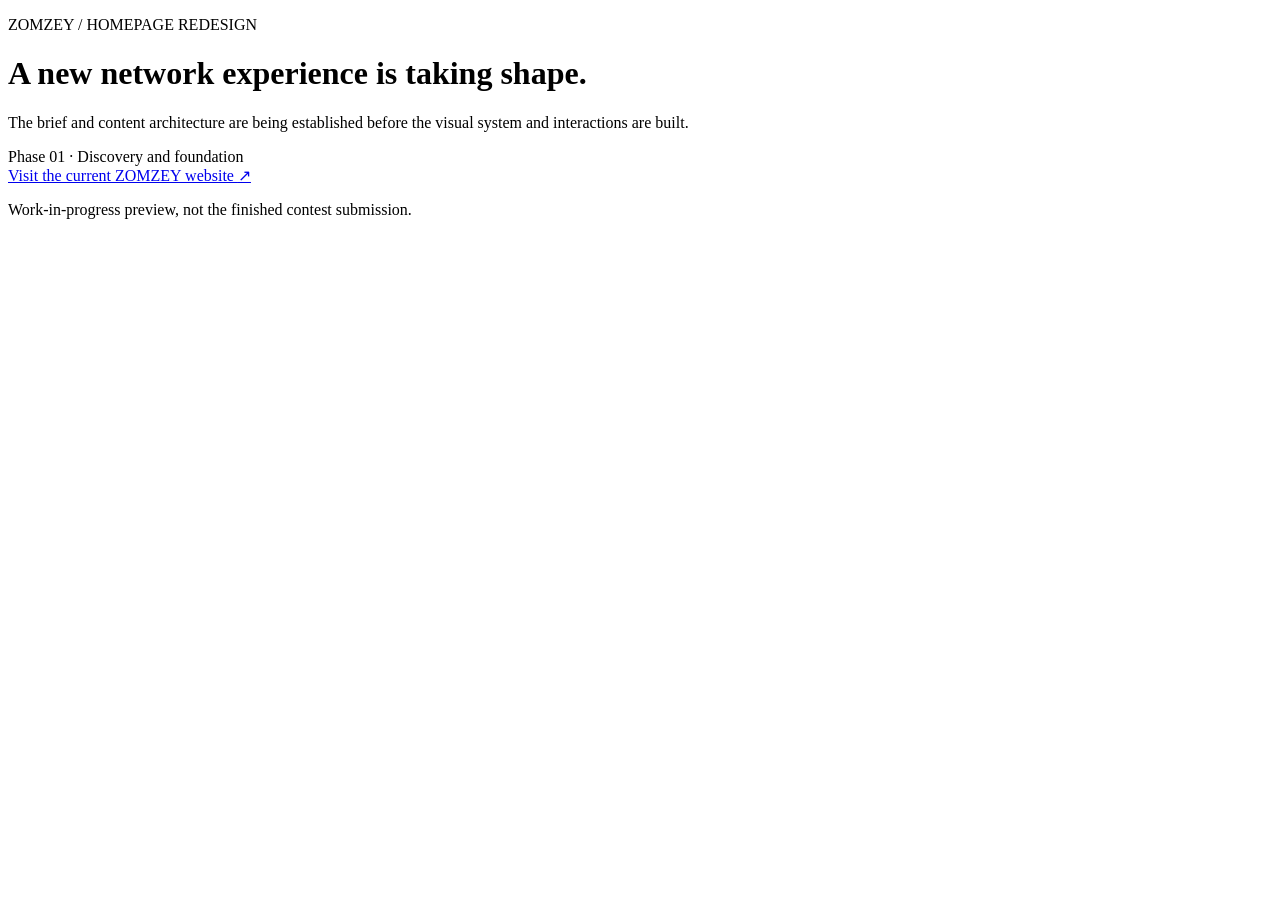
==== index.html @ 6b023d94 "feat: add initial project preview scaffold" ====
<!doctype html>
<html lang="en">
<head>
  <meta charset="utf-8">
  <meta name="viewport" content="width=device-width, initial-scale=1">
  <meta name="robots" content="noindex, nofollow">
  <meta name="theme-color" content="#191622">
  <title>ZOMZEY Redesign — Work in Progress</title>
  <meta name="description" content="A work-in-progress concept build for the ZOMZEY homepage redesign.">
  <link rel="stylesheet" href="./css/tokens.css">
  <link rel="stylesheet" href="./css/base.css">
  <link rel="stylesheet" href="./css/layout.css">
  <link rel="stylesheet" href="./css/components.css">
  <link rel="stylesheet" href="./css/sections.css">
  <link rel="stylesheet" href="./css/responsive.css">
  <link rel="stylesheet" href="./css/motion.css">
  <script type="module" src="./js/main.js"></script>
</head>
<body>
  <main class="project-status site-container">
    <p class="eyebrow">ZOMZEY / HOMEPAGE REDESIGN</p>
    <div class="dot-mark" aria-hidden="true"></div>
    <h1>A new network experience is taking shape.</h1>
    <p class="status-copy">The brief and content architecture are being established before the visual system and interactions are built.</p>
    <div class="status-line" role="status">
      <span class="status-indicator" aria-hidden="true"></span>
      <span>Phase 01 · Discovery and foundation</span>
    </div>
    <a class="text-link" href="https://zomzey.io/" target="_blank" rel="noreferrer">Visit the current ZOMZEY website <span aria-hidden="true">↗</span></a>
    <p class="project-note">Work-in-progress preview, not the finished contest submission.</p>
  </main>
</body>
</html>
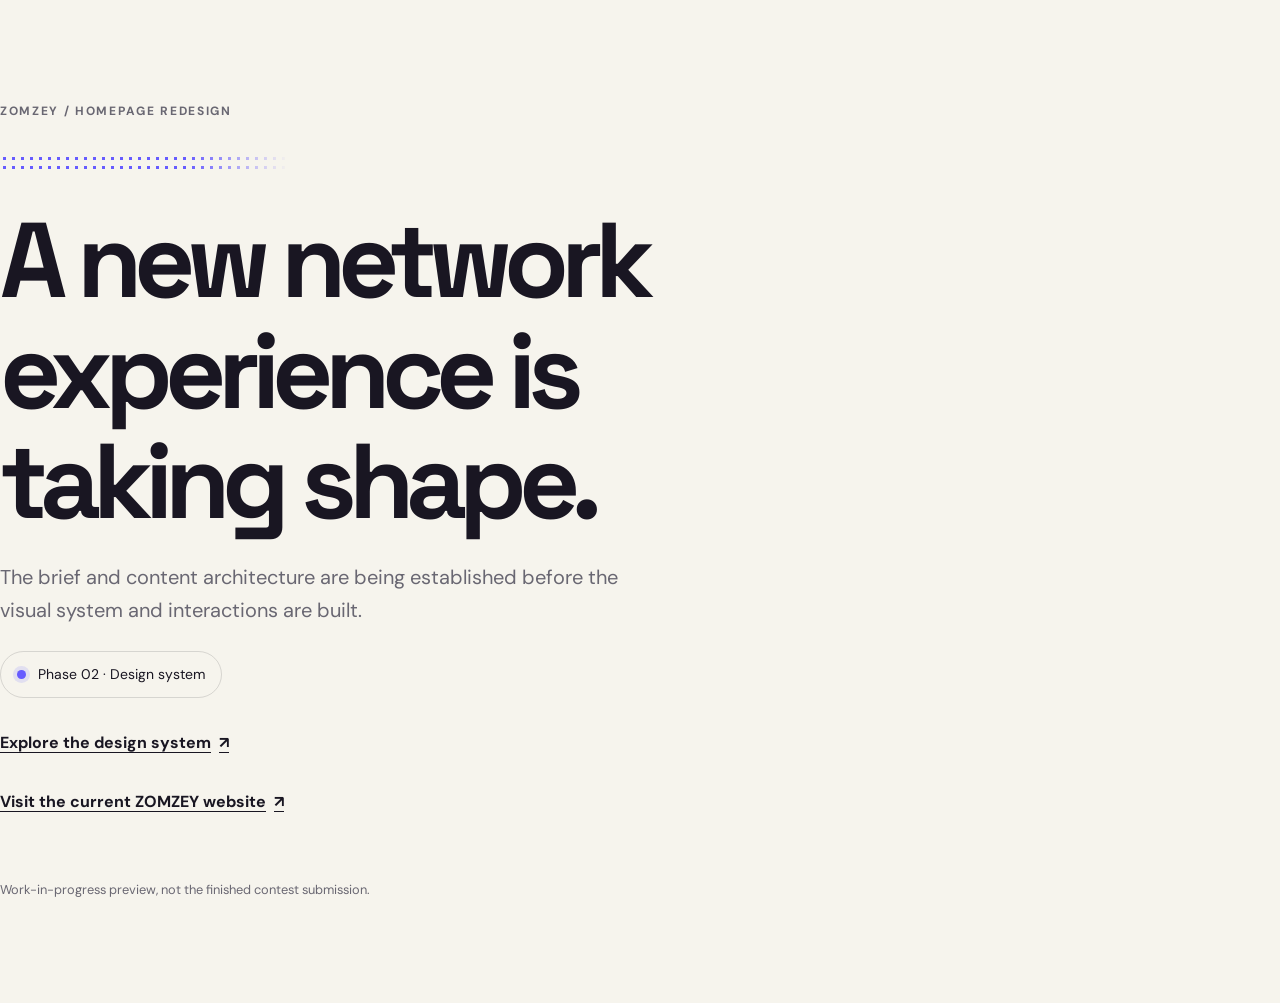
==== commit f5ccfa43: "feat(design-system): establish Signal Network visual foundations (CP2)" ====
--- a/index.html
+++ b/index.html
@@ -7,6 +7,9 @@
   <meta name="theme-color" content="#191622">
   <title>ZOMZEY Redesign — Work in Progress</title>
   <meta name="description" content="A work-in-progress concept build for the ZOMZEY homepage redesign.">
+  <link rel="preconnect" href="https://fonts.googleapis.com">
+  <link rel="preconnect" href="https://fonts.gstatic.com" crossorigin>
+  <link href="https://fonts.googleapis.com/css2?family=DM+Sans:wght@400;500;600;700&family=Space+Grotesk:wght@400;500;600;700&display=swap" rel="stylesheet">
   <link rel="stylesheet" href="./css/tokens.css">
   <link rel="stylesheet" href="./css/base.css">
   <link rel="stylesheet" href="./css/layout.css">
@@ -24,8 +27,9 @@
     <p class="status-copy">The brief and content architecture are being established before the visual system and interactions are built.</p>
     <div class="status-line" role="status">
       <span class="status-indicator" aria-hidden="true"></span>
-      <span>Phase 01 · Discovery and foundation</span>
+      <span>Phase 02 · Design system</span>
     </div>
+    <a class="text-link" href="./style-guide.html">Explore the design system <span aria-hidden="true">↗</span></a>
     <a class="text-link" href="https://zomzey.io/" target="_blank" rel="noreferrer">Visit the current ZOMZEY website <span aria-hidden="true">↗</span></a>
     <p class="project-note">Work-in-progress preview, not the finished contest submission.</p>
   </main>
--- a/css/tokens.css
+++ b/css/tokens.css
@@ -0,0 +1,102 @@
+/* CP2 · Signal Network design tokens.
+   Provisional palette: validate against official brand assets before final delivery. */
+:root {
+  color-scheme: light;
+
+  /* Brand palette */
+  --color-ink: #191622;
+  --color-lime: #d6ff3f;
+  --color-cobalt: #665bff;
+  --color-paper: #f6f4ed;
+  --color-coral: #ff7557;
+  --color-white: #ffffff;
+
+  /* Semantic colors */
+  --color-text: var(--color-ink);
+  --color-text-muted: #696772;
+  --color-text-inverse: var(--color-paper);
+  --color-bg: var(--color-paper);
+  --color-surface: var(--color-white);
+  --color-surface-dark: var(--color-ink);
+  --color-action: var(--color-lime);
+  --color-action-text: var(--color-ink);
+  --color-border: rgb(25 22 34 / 14%);
+  --color-border-strong: rgb(25 22 34 / 28%);
+  --color-focus: var(--color-cobalt);
+
+  /* Typography: hosted free webfonts with system fallbacks */
+  --font-display: "Space Grotesk", "Arial", sans-serif;
+  --font-sans: "DM Sans", "Helvetica Neue", Arial, sans-serif;
+  --font-mono: "SFMono-Regular", Consolas, "Liberation Mono", monospace;
+
+  --type-display: clamp(3.5rem, 8.5vw, 7.5rem);
+  --type-h1: clamp(3rem, 6vw, 5.5rem);
+  --type-h2: clamp(2.25rem, 4.3vw, 4rem);
+  --type-h3: clamp(1.5rem, 2.8vw, 2.25rem);
+  --type-h4: clamp(1.125rem, 1.7vw, 1.375rem);
+  --type-lead: clamp(1.125rem, 1.8vw, 1.375rem);
+  --type-body: 1rem;
+  --type-small: 0.875rem;
+  --type-label: 0.75rem;
+
+  --leading-display: 0.92;
+  --leading-heading: 1.04;
+  --leading-body: 1.65;
+  --leading-tight: 1.25;
+  --tracking-display: -0.075em;
+  --tracking-heading: -0.045em;
+  --tracking-label: 0.13em;
+  --measure-copy: 62ch;
+
+  /* Spacing scale: 4px base */
+  --space-0: 0;
+  --space-1: 0.25rem;
+  --space-2: 0.5rem;
+  --space-3: 0.75rem;
+  --space-4: 1rem;
+  --space-5: 1.25rem;
+  --space-6: 1.5rem;
+  --space-8: 2rem;
+  --space-10: 2.5rem;
+  --space-12: 3rem;
+  --space-16: 4rem;
+  --space-20: 5rem;
+  --space-24: 6rem;
+  --space-32: 8rem;
+  --section-space: clamp(4.5rem, 9vw, 9rem);
+
+  /* Layout */
+  --container-content: 72rem;
+  --container-wide: 88rem;
+  --page-gutter: clamp(1.25rem, 5vw, 4.5rem);
+  --grid-columns: 12;
+  --grid-gap: clamp(0.75rem, 2vw, 1.5rem);
+
+  /* Shape */
+  --radius-xs: 0.375rem;
+  --radius-sm: 0.625rem;
+  --radius-md: 1rem;
+  --radius-lg: 1.5rem;
+  --radius-xl: 2rem;
+  --radius-pill: 999px;
+
+  /* Elevation */
+  --shadow-soft: 0 1rem 3rem rgb(25 22 34 / 8%);
+  --shadow-lift: 0 1.25rem 3rem rgb(25 22 34 / 14%);
+  --shadow-focus: 0 0 0 3px rgb(102 91 255 / 25%);
+
+  /* Motion */
+  --motion-instant: 100ms;
+  --motion-fast: 160ms;
+  --motion-base: 260ms;
+  --motion-slow: 480ms;
+  --ease-standard: cubic-bezier(0.2, 0.7, 0.2, 1);
+  --ease-emphasis: cubic-bezier(0.16, 1, 0.3, 1);
+
+  /* Layering */
+  --z-base: 0;
+  --z-sticky: 10;
+  --z-menu: 20;
+  --z-overlay: 30;
+  --z-modal: 40;
+}
--- a/css/base.css
+++ b/css/base.css
@@ -0,0 +1,105 @@
+/* Global reset, accessible defaults, and typography foundation. */
+*,
+*::before,
+*::after {
+  box-sizing: border-box;
+}
+
+html {
+  min-width: 320px;
+  scroll-behavior: smooth;
+  background: var(--color-bg);
+  scroll-padding-top: var(--space-8);
+}
+
+body {
+  margin: 0;
+  min-width: 320px;
+  color: var(--color-text);
+  background: var(--color-bg);
+  font-family: var(--font-sans);
+  font-size: var(--type-body);
+  line-height: var(--leading-body);
+  -webkit-font-smoothing: antialiased;
+  text-rendering: optimizeLegibility;
+}
+
+a {
+  color: inherit;
+  text-underline-offset: 0.22em;
+}
+
+a:focus-visible,
+button:focus-visible,
+input:focus-visible,
+select:focus-visible,
+textarea:focus-visible,
+[tabindex]:focus-visible {
+  outline: 3px solid var(--color-focus);
+  outline-offset: 4px;
+}
+
+img,
+svg,
+video {
+  display: block;
+  max-width: 100%;
+}
+
+button,
+input,
+select,
+textarea {
+  font: inherit;
+}
+
+button,
+a {
+  -webkit-tap-highlight-color: transparent;
+}
+
+::selection {
+  color: var(--color-ink);
+  background: var(--color-lime);
+}
+
+h1,
+h2,
+h3,
+h4,
+p {
+  margin-top: 0;
+}
+
+h1,
+h2,
+h3,
+h4 {
+  font-family: var(--font-display);
+  font-weight: 650;
+  line-height: var(--leading-heading);
+  letter-spacing: var(--tracking-heading);
+}
+
+h1 { font-size: var(--type-h1); }
+h2 { font-size: var(--type-h2); }
+h3 { font-size: var(--type-h3); }
+h4 { font-size: var(--type-h4); }
+
+p {
+  max-width: var(--measure-copy);
+}
+
+small {
+  font-size: var(--type-small);
+}
+
+:where(button, input, select, textarea) {
+  color: inherit;
+}
+
+@media (prefers-reduced-motion: reduce) {
+  html {
+    scroll-behavior: auto;
+  }
+}
--- a/css/layout.css
+++ b/css/layout.css
@@ -0,0 +1,14 @@
+/* Shared layout primitives; section-specific compositions belong in sections.css. */
+.site-container {
+  width: min(100% - (var(--page-gutter) * 2), var(--container-max));
+  margin-inline: auto;
+}
+
+.project-status {
+  position: relative;
+  display: grid;
+  align-content: center;
+  justify-items: start;
+  min-height: 100svh;
+  padding-block: clamp(3rem, 8vw, 7rem);
+}
--- a/css/components.css
+++ b/css/components.css
@@ -0,0 +1,48 @@
+/* Shared components. Add a component here when it is reused across sections. */
+.eyebrow {
+  margin-bottom: var(--space-8);
+  color: var(--color-text-muted);
+  font-size: 0.75rem;
+  font-weight: 700;
+  letter-spacing: 0.14em;
+  text-transform: uppercase;
+}
+
+.status-line {
+  display: inline-flex;
+  align-items: center;
+  gap: var(--space-3);
+  margin-top: var(--space-6);
+  padding: 0.7rem 1rem;
+  border: 1px solid var(--color-border);
+  border-radius: var(--radius-pill);
+  font-size: 0.875rem;
+}
+
+.status-indicator {
+  width: 0.55rem;
+  aspect-ratio: 1;
+  flex: 0 0 auto;
+  border-radius: 50%;
+  background: var(--color-cobalt);
+  box-shadow: 0 0 0 0.25rem rgb(102 91 255 / 14%);
+}
+
+.text-link {
+  display: inline-flex;
+  align-items: center;
+  gap: var(--space-2);
+  margin-top: var(--space-8);
+  font-weight: 700;
+  text-decoration-thickness: 1px;
+  text-underline-offset: 0.25em;
+  transition: color var(--motion-fast) var(--ease-standard);
+}
+
+.text-link:hover { color: #5144e8; }
+
+.project-note {
+  margin: var(--space-16) 0 0;
+  color: var(--color-text-muted);
+  font-size: 0.8rem;
+}
--- a/css/sections.css
+++ b/css/sections.css
@@ -0,0 +1,25 @@
+/* Page and section compositions. Scope section selectors to their own section. */
+.project-status h1 {
+  max-width: 12ch;
+  margin-bottom: var(--space-6);
+  font-family: var(--font-display);
+  font-size: clamp(3rem, 8.3vw, 7.25rem);
+  font-weight: 750;
+  letter-spacing: -0.075em;
+}
+
+.status-copy {
+  max-width: 42rem;
+  margin-bottom: 0;
+  color: var(--color-text-muted);
+  font-size: clamp(1.05rem, 2vw, 1.25rem);
+}
+
+.dot-mark {
+  width: min(100%, 18rem);
+  height: 1.2rem;
+  margin-bottom: var(--space-8);
+  background-image: radial-gradient(circle, var(--color-cobalt) 1.7px, transparent 2px);
+  background-size: 9px 9px;
+  mask-image: linear-gradient(90deg, #000 0%, #000 65%, transparent 100%);
+}
--- a/css/responsive.css
+++ b/css/responsive.css
@@ -0,0 +1,9 @@
+/* Responsive rules. Add breakpoints when validated by actual layouts. */
+@media (max-width: 600px) {
+  .project-status h1 {
+    max-width: 10ch;
+    font-size: clamp(2.8rem, 15vw, 4.5rem);
+  }
+
+  .project-note { margin-top: var(--space-12); }
+}
--- a/css/motion.css
+++ b/css/motion.css
@@ -0,0 +1,22 @@
+/* Motion should clarify state and respect user preferences. */
+@media (prefers-reduced-motion: no-preference) {
+  .dot-mark {
+    animation: signal-drift 12s linear infinite alternate;
+  }
+}
+
+@keyframes signal-drift {
+  from { background-position: 0 0; }
+  to { background-position: 36px 0; }
+}
+
+@media (prefers-reduced-motion: reduce) {
+  *,
+  *::before,
+  *::after {
+    scroll-behavior: auto !important;
+    animation-duration: 0.01ms !important;
+    animation-iteration-count: 1 !important;
+    transition-duration: 0.01ms !important;
+  }
+}
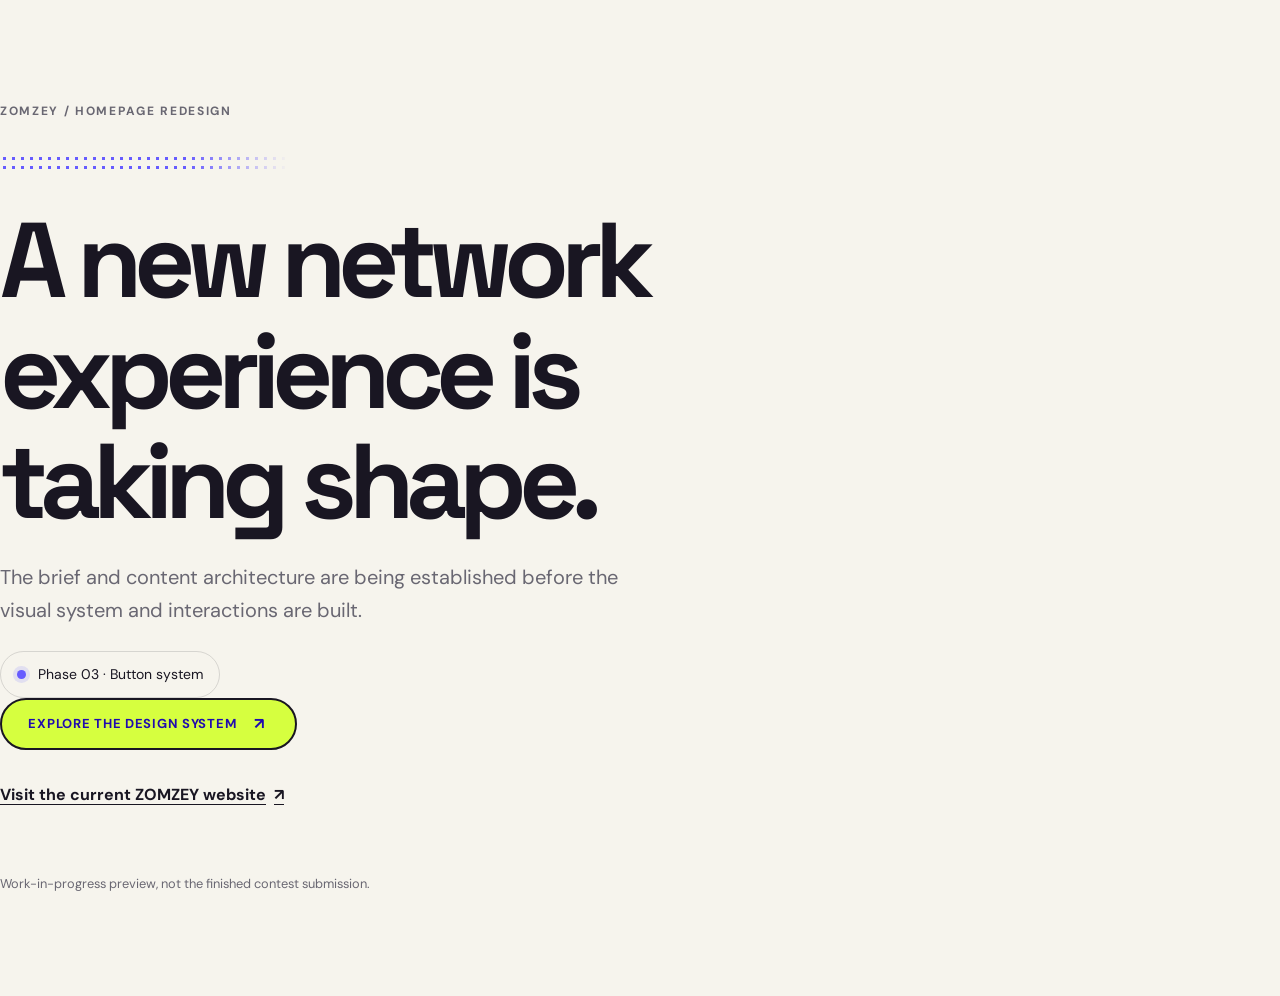
==== commit 5548ce3f: "feat(buttons): add Signal Network button system (CP3)" ====
--- a/index.html
+++ b/index.html
@@ -27,9 +27,9 @@
     <p class="status-copy">The brief and content architecture are being established before the visual system and interactions are built.</p>
     <div class="status-line" role="status">
       <span class="status-indicator" aria-hidden="true"></span>
-      <span>Phase 02 · Design system</span>
+      <span>Phase 03 · Button system</span>
     </div>
-    <a class="text-link" href="./style-guide.html">Explore the design system <span aria-hidden="true">↗</span></a>
+    <a class="btn btn--primary" href="./style-guide.html"><span class="btn__label">Explore the design system</span><span class="btn__icon" aria-hidden="true">↗</span></a>
     <a class="text-link" href="https://zomzey.io/" target="_blank" rel="noreferrer">Visit the current ZOMZEY website <span aria-hidden="true">↗</span></a>
     <p class="project-note">Work-in-progress preview, not the finished contest submission.</p>
   </main>
--- a/css/components.css
+++ b/css/components.css
@@ -46,3 +46,208 @@
   color: var(--color-text-muted);
   font-size: 0.8rem;
 }
+
+/* CP3 · Reusable buttons.
+   Pattern-wipe interaction adapted from the user-provided btn-12 reference. */
+.btn,
+.btn * {
+  box-sizing: border-box;
+}
+
+.btn {
+  --btn-wipe-color: var(--color-ink);
+  --btn-border-hover: var(--color-lime);
+  --btn-before-start: 100%;
+  --btn-after-start: -100%;
+
+  position: relative;
+  isolation: isolate;
+  display: inline-flex;
+  min-height: 3.25rem;
+  align-items: center;
+  justify-content: center;
+  gap: 0.8rem;
+  overflow: hidden;
+  padding: 0.8rem 1.65rem;
+  border: 2px solid var(--color-ink);
+  border-radius: var(--radius-pill);
+  background: var(--color-lime);
+  color: var(--color-paper);
+  font-family: var(--font-sans);
+  font-size: 0.8125rem;
+  font-weight: 700;
+  letter-spacing: 0.055em;
+  line-height: 1.15;
+  text-align: center;
+  text-decoration: none;
+  text-transform: uppercase;
+  cursor: pointer;
+  vertical-align: middle;
+  -webkit-tap-highlight-color: transparent;
+  transition:
+    transform var(--motion-fast) var(--ease-standard),
+    border-color var(--motion-fast) var(--ease-standard),
+    box-shadow var(--motion-fast) var(--ease-standard);
+}
+
+.btn::before,
+.btn::after {
+  position: absolute;
+  z-index: 0;
+  inset: 0;
+  background-image: linear-gradient(
+    90deg,
+    var(--btn-wipe-color) 25%,
+    transparent 0,
+    transparent 50%,
+    var(--btn-wipe-color) 0,
+    var(--btn-wipe-color) 75%,
+    transparent 0
+  );
+  content: "";
+  pointer-events: none;
+  transform: translateY(var(--btn-before-start));
+  transition: transform 220ms var(--ease-standard);
+}
+
+.btn::after {
+  background-image: linear-gradient(
+    90deg,
+    transparent 0,
+    transparent 25%,
+    var(--btn-wipe-color) 0,
+    var(--btn-wipe-color) 50%,
+    transparent 0,
+    transparent 75%,
+    var(--btn-wipe-color) 0
+  );
+  transform: translateY(var(--btn-after-start));
+}
+
+.btn__label,
+.btn__icon {
+  position: relative;
+  z-index: 1;
+  color: var(--color-paper);
+  mix-blend-mode: difference;
+}
+
+.btn__icon {
+  display: inline-grid;
+  width: 1.25rem;
+  aspect-ratio: 1;
+  flex: 0 0 auto;
+  place-items: center;
+  font-size: 1rem;
+  line-height: 1;
+  transition: transform var(--motion-fast) var(--ease-standard);
+}
+
+.btn:hover {
+  border-color: var(--btn-border-hover);
+  box-shadow: var(--shadow-soft);
+  transform: translateY(-2px);
+}
+
+.btn:hover::before,
+.btn:hover::after {
+  transform: translateY(0);
+}
+
+.btn:hover .btn__icon {
+  transform: translate(2px, -2px);
+}
+
+.btn:active {
+  box-shadow: none;
+  transform: translateY(0) scale(0.985);
+}
+
+.btn:active .btn__icon {
+  transform: translate(0, 0);
+}
+
+.btn--primary {
+  background: var(--color-lime);
+  border-color: var(--color-ink);
+  --btn-border-hover: var(--color-lime);
+}
+
+.btn--secondary {
+  background: var(--color-paper);
+  border-color: var(--color-paper);
+  --btn-border-hover: var(--color-cobalt);
+}
+
+.btn--secondary .btn__label,
+.btn--secondary .btn__icon {
+  color: var(--color-paper);
+}
+
+.btn--text {
+  min-height: 2.75rem;
+  padding: 0.65rem 0.25rem;
+  border-color: transparent;
+  background: transparent;
+  color: var(--color-paper);
+  text-transform: none;
+  letter-spacing: 0;
+  --btn-wipe-color: transparent;
+  --btn-border-hover: transparent;
+  box-shadow: none;
+}
+
+.btn--text::before,
+.btn--text::after {
+  display: none;
+}
+
+.btn--text .btn__label,
+.btn--text .btn__icon {
+  color: currentColor;
+  mix-blend-mode: normal;
+}
+
+.btn--text:hover {
+  color: var(--color-lime);
+  box-shadow: none;
+}
+
+.btn--text:hover .btn__icon {
+  transform: translate(2px, -2px);
+}
+
+.btn:disabled,
+.btn[aria-disabled="true"] {
+  opacity: 0.45;
+  cursor: not-allowed;
+  pointer-events: none;
+  box-shadow: none;
+  transform: none;
+}
+
+.btn:disabled::before,
+.btn:disabled::after,
+.btn[aria-disabled="true"]::before,
+.btn[aria-disabled="true"]::after {
+  display: none;
+}
+
+@media (prefers-reduced-motion: reduce) {
+  .btn,
+  .btn::before,
+  .btn::after,
+  .btn__icon {
+    transition: none;
+  }
+
+  .btn:hover,
+  .btn:active {
+    transform: none;
+  }
+
+  .btn:hover .btn__icon,
+  .btn:active .btn__icon {
+    transform: none;
+  }
+}
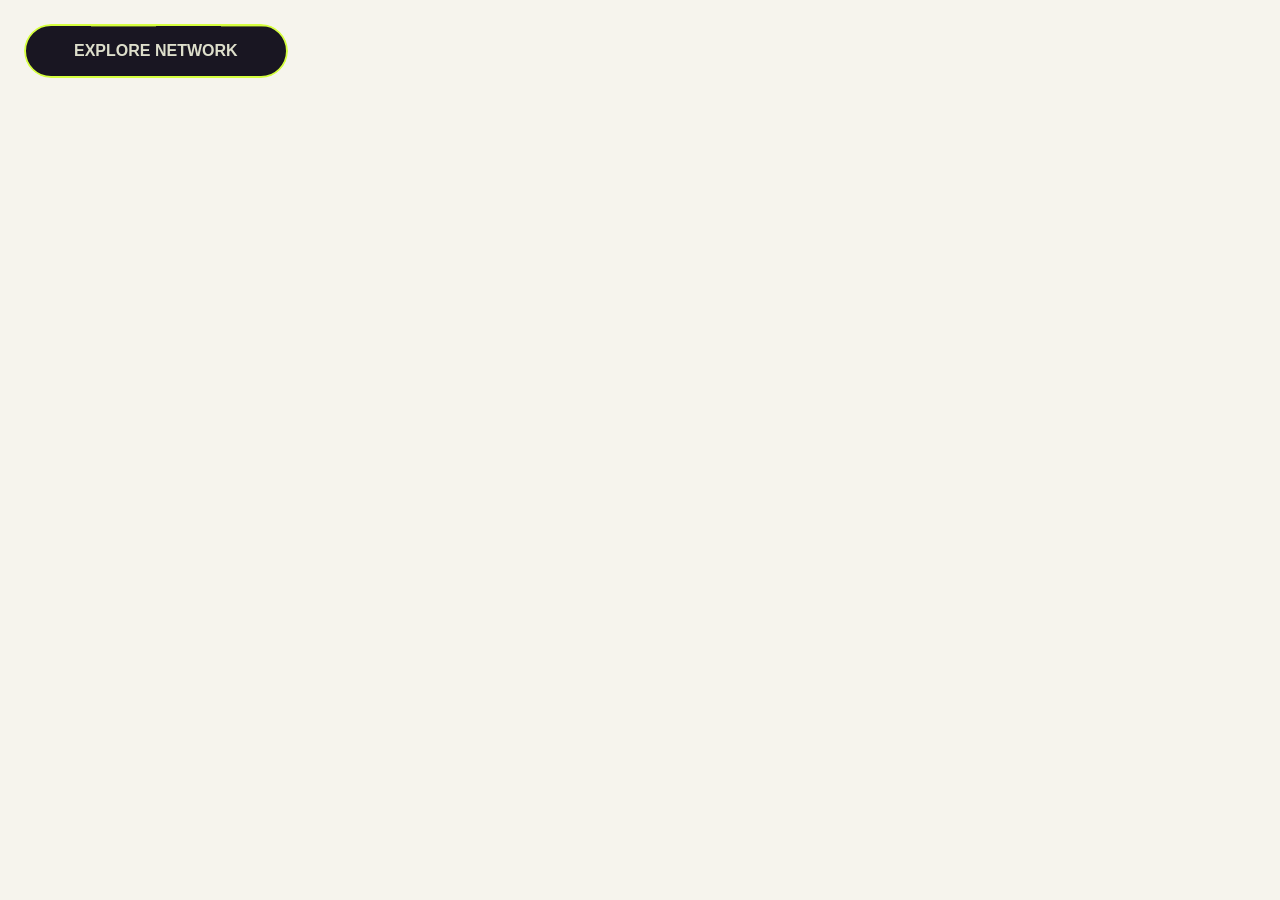
==== commit fb77c694: "refactor(library): reset preview to standalone themed btn-12 component" ====
--- a/index.html
+++ b/index.html
@@ -3,35 +3,18 @@
 <head>
   <meta charset="utf-8">
   <meta name="viewport" content="width=device-width, initial-scale=1">
-  <meta name="robots" content="noindex, nofollow">
   <meta name="theme-color" content="#191622">
-  <title>ZOMZEY Redesign — Work in Progress</title>
-  <meta name="description" content="A work-in-progress concept build for the ZOMZEY homepage redesign.">
-  <link rel="preconnect" href="https://fonts.googleapis.com">
-  <link rel="preconnect" href="https://fonts.gstatic.com" crossorigin>
-  <link href="https://fonts.googleapis.com/css2?family=DM+Sans:wght@400;500;600;700&family=Space+Grotesk:wght@400;500;600;700&display=swap" rel="stylesheet">
+  <title>ZOMZEY UI Library — Button 12</title>
+  <meta name="description" content="A component library for the ZOMZEY redesign, starting with one animated primary button.">
   <link rel="stylesheet" href="./css/tokens.css">
   <link rel="stylesheet" href="./css/base.css">
-  <link rel="stylesheet" href="./css/layout.css">
   <link rel="stylesheet" href="./css/components.css">
-  <link rel="stylesheet" href="./css/sections.css">
-  <link rel="stylesheet" href="./css/responsive.css">
-  <link rel="stylesheet" href="./css/motion.css">
-  <script type="module" src="./js/main.js"></script>
 </head>
 <body>
-  <main class="project-status site-container">
-    <p class="eyebrow">ZOMZEY / HOMEPAGE REDESIGN</p>
-    <div class="dot-mark" aria-hidden="true"></div>
-    <h1>A new network experience is taking shape.</h1>
-    <p class="status-copy">The brief and content architecture are being established before the visual system and interactions are built.</p>
-    <div class="status-line" role="status">
-      <span class="status-indicator" aria-hidden="true"></span>
-      <span>Phase 03 · Button system</span>
-    </div>
-    <a class="btn btn--primary" href="./style-guide.html"><span class="btn__label">Explore the design system</span><span class="btn__icon" aria-hidden="true">↗</span></a>
-    <a class="text-link" href="https://zomzey.io/" target="_blank" rel="noreferrer">Visit the current ZOMZEY website <span aria-hidden="true">↗</span></a>
-    <p class="project-note">Work-in-progress preview, not the finished contest submission.</p>
+  <main class="library-stage">
+    <button class="btn-12" type="button">
+      <span>Explore Network</span>
+    </button>
   </main>
 </body>
 </html>
--- a/css/tokens.css
+++ b/css/tokens.css
@@ -1,9 +1,7 @@
-/* CP2 · Signal Network design tokens.
-   Provisional palette: validate against official brand assets before final delivery. */
+/* Provisional Signal Network design tokens. Validate brand colors before final delivery. */
 :root {
   color-scheme: light;
 
-  /* Brand palette */
   --color-ink: #191622;
   --color-lime: #d6ff3f;
   --color-cobalt: #665bff;
@@ -11,92 +9,24 @@
   --color-coral: #ff7557;
   --color-white: #ffffff;
 
-  /* Semantic colors */
   --color-text: var(--color-ink);
-  --color-text-muted: #696772;
-  --color-text-inverse: var(--color-paper);
   --color-bg: var(--color-paper);
-  --color-surface: var(--color-white);
-  --color-surface-dark: var(--color-ink);
-  --color-action: var(--color-lime);
-  --color-action-text: var(--color-ink);
-  --color-border: rgb(25 22 34 / 14%);
-  --color-border-strong: rgb(25 22 34 / 28%);
   --color-focus: var(--color-cobalt);
 
-  /* Typography: hosted free webfonts with system fallbacks */
-  --font-display: "Space Grotesk", "Arial", sans-serif;
-  --font-sans: "DM Sans", "Helvetica Neue", Arial, sans-serif;
-  --font-mono: "SFMono-Regular", Consolas, "Liberation Mono", monospace;
+  --font-sans: "DM Sans", "Helvetica Neue", Helvetica, Arial, sans-serif;
 
-  --type-display: clamp(3.5rem, 8.5vw, 7.5rem);
-  --type-h1: clamp(3rem, 6vw, 5.5rem);
-  --type-h2: clamp(2.25rem, 4.3vw, 4rem);
-  --type-h3: clamp(1.5rem, 2.8vw, 2.25rem);
-  --type-h4: clamp(1.125rem, 1.7vw, 1.375rem);
-  --type-lead: clamp(1.125rem, 1.8vw, 1.375rem);
-  --type-body: 1rem;
-  --type-small: 0.875rem;
-  --type-label: 0.75rem;
-
-  --leading-display: 0.92;
-  --leading-heading: 1.04;
-  --leading-body: 1.65;
-  --leading-tight: 1.25;
-  --tracking-display: -0.075em;
-  --tracking-heading: -0.045em;
-  --tracking-label: 0.13em;
-  --measure-copy: 62ch;
-
-  /* Spacing scale: 4px base */
-  --space-0: 0;
   --space-1: 0.25rem;
   --space-2: 0.5rem;
   --space-3: 0.75rem;
   --space-4: 1rem;
-  --space-5: 1.25rem;
   --space-6: 1.5rem;
   --space-8: 2rem;
-  --space-10: 2.5rem;
-  --space-12: 3rem;
-  --space-16: 4rem;
-  --space-20: 5rem;
-  --space-24: 6rem;
-  --space-32: 8rem;
-  --section-space: clamp(4.5rem, 9vw, 9rem);
 
-  /* Layout */
-  --container-content: 72rem;
-  --container-wide: 88rem;
-  --page-gutter: clamp(1.25rem, 5vw, 4.5rem);
-  --grid-columns: 12;
-  --grid-gap: clamp(0.75rem, 2vw, 1.5rem);
-
-  /* Shape */
-  --radius-xs: 0.375rem;
   --radius-sm: 0.625rem;
   --radius-md: 1rem;
-  --radius-lg: 1.5rem;
-  --radius-xl: 2rem;
-  --radius-pill: 999px;
+  --radius-pill: 999rem;
 
-  /* Elevation */
-  --shadow-soft: 0 1rem 3rem rgb(25 22 34 / 8%);
-  --shadow-lift: 0 1.25rem 3rem rgb(25 22 34 / 14%);
-  --shadow-focus: 0 0 0 3px rgb(102 91 255 / 25%);
-
-  /* Motion */
-  --motion-instant: 100ms;
   --motion-fast: 160ms;
-  --motion-base: 260ms;
-  --motion-slow: 480ms;
+  --motion-base: 220ms;
   --ease-standard: cubic-bezier(0.2, 0.7, 0.2, 1);
-  --ease-emphasis: cubic-bezier(0.16, 1, 0.3, 1);
-
-  /* Layering */
-  --z-base: 0;
-  --z-sticky: 10;
-  --z-menu: 20;
-  --z-overlay: 30;
-  --z-modal: 40;
 }
--- a/css/base.css
+++ b/css/base.css
@@ -1,4 +1,4 @@
-/* Global reset, accessible defaults, and typography foundation. */
+/* Minimal global reset and accessible browser defaults. */
 *,
 *::before,
 *::after {
@@ -7,46 +7,23 @@
 
 html {
   min-width: 320px;
-  scroll-behavior: smooth;
+  min-height: 100%;
   background: var(--color-bg);
-  scroll-padding-top: var(--space-8);
 }
 
 body {
+  min-width: 320px;
+  min-height: 100vh;
   margin: 0;
-  min-width: 320px;
+  background: var(--color-bg);
   color: var(--color-text);
-  background: var(--color-bg);
   font-family: var(--font-sans);
-  font-size: var(--type-body);
-  line-height: var(--leading-body);
   -webkit-font-smoothing: antialiased;
   text-rendering: optimizeLegibility;
 }
 
-a {
-  color: inherit;
-  text-underline-offset: 0.22em;
-}
-
-a:focus-visible,
-button:focus-visible,
-input:focus-visible,
-select:focus-visible,
-textarea:focus-visible,
-[tabindex]:focus-visible {
-  outline: 3px solid var(--color-focus);
-  outline-offset: 4px;
-}
-
-img,
-svg,
-video {
-  display: block;
-  max-width: 100%;
-}
-
 button,
+a,
 input,
 select,
 textarea {
@@ -58,48 +35,19 @@
   -webkit-tap-highlight-color: transparent;
 }
 
-::selection {
-  color: var(--color-ink);
-  background: var(--color-lime);
-}
-
-h1,
-h2,
-h3,
-h4,
-p {
-  margin-top: 0;
-}
-
-h1,
-h2,
-h3,
-h4 {
-  font-family: var(--font-display);
-  font-weight: 650;
-  line-height: var(--leading-heading);
-  letter-spacing: var(--tracking-heading);
-}
-
-h1 { font-size: var(--type-h1); }
-h2 { font-size: var(--type-h2); }
-h3 { font-size: var(--type-h3); }
-h4 { font-size: var(--type-h4); }
-
-p {
-  max-width: var(--measure-copy);
-}
-
-small {
-  font-size: var(--type-small);
-}
-
-:where(button, input, select, textarea) {
-  color: inherit;
+button:focus-visible,
+a:focus-visible {
+  outline: 3px solid var(--color-focus);
+  outline-offset: 5px;
 }
 
 @media (prefers-reduced-motion: reduce) {
-  html {
-    scroll-behavior: auto;
+  *,
+  *::before,
+  *::after {
+    scroll-behavior: auto !important;
+    animation-duration: 0.01ms !important;
+    animation-iteration-count: 1 !important;
+    transition-duration: 0.01ms !important;
   }
 }
--- a/css/components.css
+++ b/css/components.css
@@ -1,253 +1,119 @@
-/* Shared components. Add a component here when it is reused across sections. */
-.eyebrow {
-  margin-bottom: var(--space-8);
-  color: var(--color-text-muted);
-  font-size: 0.75rem;
-  font-weight: 700;
-  letter-spacing: 0.14em;
-  text-transform: uppercase;
+/* Component library · Button 12
+   Adapted from the Uiverse.io snippet supplied for this project.
+   Theme mapping: Ink base + Lime wipe, with the original stripe motion preserved. */
+
+.library-stage {
+  min-height: 100vh;
+  min-height: 100svh;
+  padding: 24px;
 }
 
-.status-line {
-  display: inline-flex;
-  align-items: center;
-  gap: var(--space-3);
-  margin-top: var(--space-6);
-  padding: 0.7rem 1rem;
-  border: 1px solid var(--color-border);
-  border-radius: var(--radius-pill);
-  font-size: 0.875rem;
-}
-
-.status-indicator {
-  width: 0.55rem;
-  aspect-ratio: 1;
-  flex: 0 0 auto;
-  border-radius: 50%;
-  background: var(--color-cobalt);
-  box-shadow: 0 0 0 0.25rem rgb(102 91 255 / 14%);
-}
-
-.text-link {
-  display: inline-flex;
-  align-items: center;
-  gap: var(--space-2);
-  margin-top: var(--space-8);
-  font-weight: 700;
-  text-decoration-thickness: 1px;
-  text-underline-offset: 0.25em;
-  transition: color var(--motion-fast) var(--ease-standard);
-}
-
-.text-link:hover { color: #5144e8; }
-
-.project-note {
-  margin: var(--space-16) 0 0;
-  color: var(--color-text-muted);
-  font-size: 0.8rem;
-}
-
-/* CP3 · Reusable buttons.
-   Pattern-wipe interaction adapted from the user-provided btn-12 reference. */
-.btn,
-.btn * {
+.btn-12,
+.btn-12 *,
+.btn-12::after,
+.btn-12::before {
   box-sizing: border-box;
 }
 
-.btn {
-  --btn-wipe-color: var(--color-ink);
-  --btn-border-hover: var(--color-lime);
-  --btn-before-start: 100%;
-  --btn-after-start: -100%;
-
+.btn-12 {
   position: relative;
   isolation: isolate;
   display: inline-flex;
-  min-height: 3.25rem;
   align-items: center;
   justify-content: center;
-  gap: 0.8rem;
   overflow: hidden;
-  padding: 0.8rem 1.65rem;
-  border: 2px solid var(--color-ink);
+  margin: 0;
+  padding: 0.8rem clamp(1.5rem, 4vw, 3rem);
+  border: 2px solid var(--color-lime);
   border-radius: var(--radius-pill);
-  background: var(--color-lime);
+  background-color: var(--color-ink);
+  background-image: none;
   color: var(--color-paper);
   font-family: var(--font-sans);
-  font-size: 0.8125rem;
-  font-weight: 700;
-  letter-spacing: 0.055em;
-  line-height: 1.15;
+  font-size: 100%;
+  font-weight: 900;
+  line-height: 1.5;
   text-align: center;
-  text-decoration: none;
   text-transform: uppercase;
+  white-space: nowrap;
   cursor: pointer;
-  vertical-align: middle;
+  -webkit-appearance: button;
   -webkit-tap-highlight-color: transparent;
-  transition:
-    transform var(--motion-fast) var(--ease-standard),
-    border-color var(--motion-fast) var(--ease-standard),
-    box-shadow var(--motion-fast) var(--ease-standard);
+  -webkit-mask-image: -webkit-radial-gradient(#000, #fff);
 }
 
-.btn::before,
-.btn::after {
+.btn-12:disabled {
+  cursor: not-allowed;
+  opacity: 0.45;
+}
+
+.btn-12 span {
+  position: relative;
+  z-index: 1;
+  mix-blend-mode: difference;
+  pointer-events: none;
+}
+
+.btn-12[hidden] {
+  display: none;
+}
+
+.btn-12::before,
+.btn-12::after {
   position: absolute;
   z-index: 0;
   inset: 0;
-  background-image: linear-gradient(
+  background: linear-gradient(
     90deg,
-    var(--btn-wipe-color) 25%,
+    var(--color-lime) 25%,
     transparent 0,
     transparent 50%,
-    var(--btn-wipe-color) 0,
-    var(--btn-wipe-color) 75%,
+    var(--color-lime) 0,
+    var(--color-lime) 75%,
     transparent 0
   );
   content: "";
   pointer-events: none;
-  transform: translateY(var(--btn-before-start));
-  transition: transform 220ms var(--ease-standard);
+  transform: translateY(var(--progress, 100%));
+  transition: transform var(--motion-base) var(--ease-standard);
 }
 
-.btn::after {
-  background-image: linear-gradient(
+.btn-12::after {
+  --progress: -100%;
+  background: linear-gradient(
     90deg,
     transparent 0,
     transparent 25%,
-    var(--btn-wipe-color) 0,
-    var(--btn-wipe-color) 50%,
+    var(--color-lime) 0,
+    var(--color-lime) 50%,
     transparent 0,
     transparent 75%,
-    var(--btn-wipe-color) 0
+    var(--color-lime) 0
   );
-  transform: translateY(var(--btn-after-start));
 }
 
-.btn__label,
-.btn__icon {
-  position: relative;
-  z-index: 1;
-  color: var(--color-paper);
-  mix-blend-mode: difference;
+.btn-12:hover::before,
+.btn-12:hover::after {
+  --progress: 0;
 }
 
-.btn__icon {
-  display: inline-grid;
-  width: 1.25rem;
-  aspect-ratio: 1;
-  flex: 0 0 auto;
-  place-items: center;
-  font-size: 1rem;
-  line-height: 1;
-  transition: transform var(--motion-fast) var(--ease-standard);
+.btn-12:active {
+  transform: scale(0.985);
 }
 
-.btn:hover {
-  border-color: var(--btn-border-hover);
-  box-shadow: var(--shadow-soft);
-  transform: translateY(-2px);
-}
-
-.btn:hover::before,
-.btn:hover::after {
-  transform: translateY(0);
-}
-
-.btn:hover .btn__icon {
-  transform: translate(2px, -2px);
-}
-
-.btn:active {
-  box-shadow: none;
-  transform: translateY(0) scale(0.985);
-}
-
-.btn:active .btn__icon {
-  transform: translate(0, 0);
-}
-
-.btn--primary {
-  background: var(--color-lime);
-  border-color: var(--color-ink);
-  --btn-border-hover: var(--color-lime);
-}
-
-.btn--secondary {
-  background: var(--color-paper);
-  border-color: var(--color-paper);
-  --btn-border-hover: var(--color-cobalt);
-}
-
-.btn--secondary .btn__label,
-.btn--secondary .btn__icon {
-  color: var(--color-paper);
-}
-
-.btn--text {
-  min-height: 2.75rem;
-  padding: 0.65rem 0.25rem;
-  border-color: transparent;
-  background: transparent;
-  color: var(--color-paper);
-  text-transform: none;
-  letter-spacing: 0;
-  --btn-wipe-color: transparent;
-  --btn-border-hover: transparent;
-  box-shadow: none;
-}
-
-.btn--text::before,
-.btn--text::after {
-  display: none;
-}
-
-.btn--text .btn__label,
-.btn--text .btn__icon {
-  color: currentColor;
-  mix-blend-mode: normal;
-}
-
-.btn--text:hover {
-  color: var(--color-lime);
-  box-shadow: none;
-}
-
-.btn--text:hover .btn__icon {
-  transform: translate(2px, -2px);
-}
-
-.btn:disabled,
-.btn[aria-disabled="true"] {
-  opacity: 0.45;
-  cursor: not-allowed;
-  pointer-events: none;
-  box-shadow: none;
-  transform: none;
-}
-
-.btn:disabled::before,
-.btn:disabled::after,
-.btn[aria-disabled="true"]::before,
-.btn[aria-disabled="true"]::after {
+.btn-12:disabled::before,
+.btn-12:disabled::after {
   display: none;
 }
 
 @media (prefers-reduced-motion: reduce) {
-  .btn,
-  .btn::before,
-  .btn::after,
-  .btn__icon {
+  .btn-12,
+  .btn-12::before,
+  .btn-12::after {
     transition: none;
   }
 
-  .btn:hover,
-  .btn:active {
-    transform: none;
-  }
-
-  .btn:hover .btn__icon,
-  .btn:active .btn__icon {
+  .btn-12:active {
     transform: none;
   }
 }
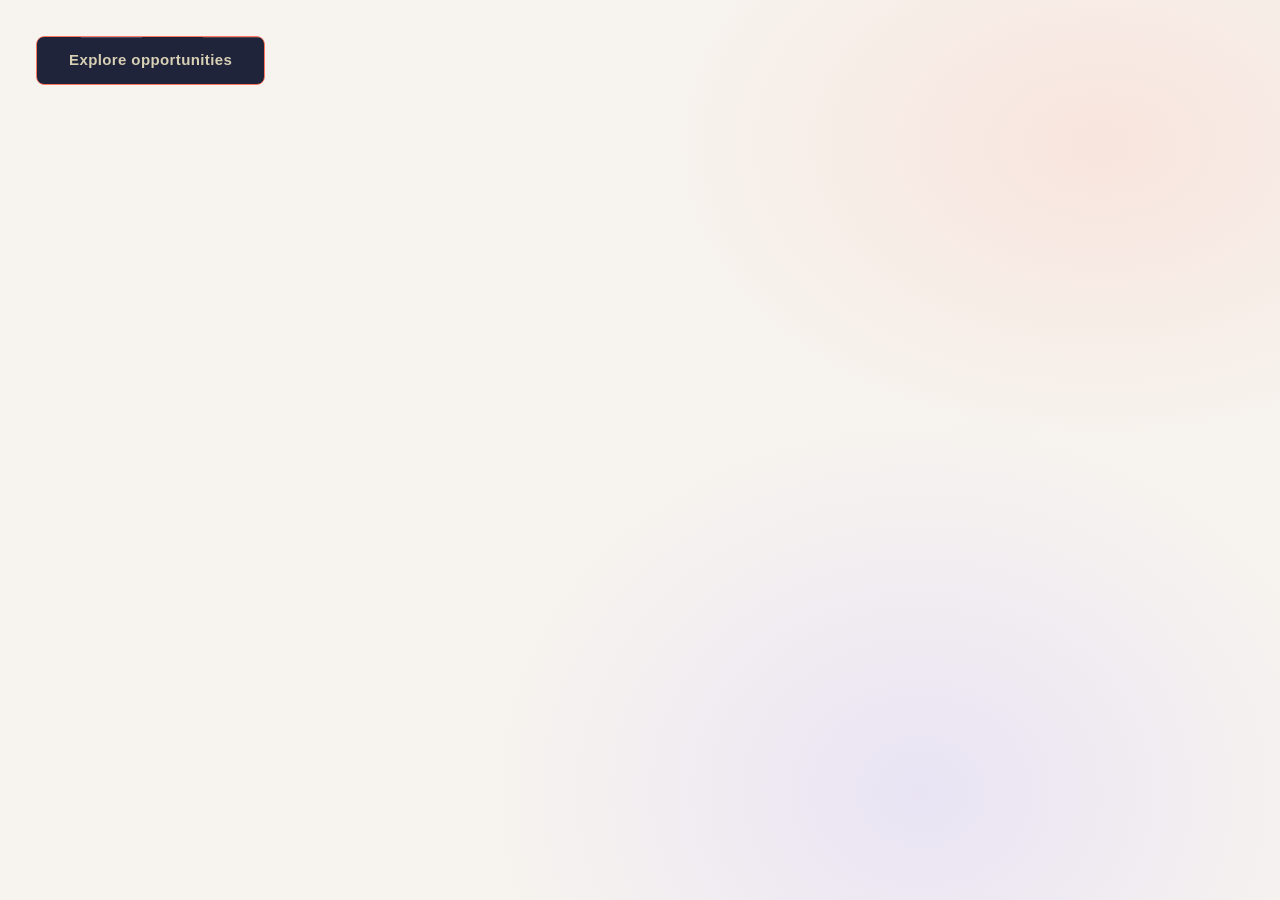
==== commit 436af248: "design(button): align component with ZOMZEY marketplace brief" ====
--- a/index.html
+++ b/index.html
@@ -3,9 +3,9 @@
 <head>
   <meta charset="utf-8">
   <meta name="viewport" content="width=device-width, initial-scale=1">
-  <meta name="theme-color" content="#191622">
-  <title>ZOMZEY UI Library — Button 12</title>
-  <meta name="description" content="A component library for the ZOMZEY redesign, starting with one animated primary button.">
+  <meta name="theme-color" content="#f7f4ef">
+  <title>ZOMZEY UI Library — Primary Action</title>
+  <meta name="description" content="A reusable button interaction for a distinctive, human-centred ZOMZEY marketplace redesign.">
   <link rel="stylesheet" href="./css/tokens.css">
   <link rel="stylesheet" href="./css/base.css">
   <link rel="stylesheet" href="./css/components.css">
@@ -13,7 +13,7 @@
 <body>
   <main class="library-stage">
     <button class="btn-12" type="button">
-      <span>Explore Network</span>
+      <span>Explore opportunities</span>
     </button>
   </main>
 </body>
--- a/css/tokens.css
+++ b/css/tokens.css
@@ -1,13 +1,15 @@
-/* Provisional Signal Network design tokens. Validate brand colors before final delivery. */
+/* Provisional Human Signal palette: expressive, warm, and trustworthy. */
 :root {
   color-scheme: light;
 
-  --color-ink: #191622;
-  --color-lime: #d6ff3f;
-  --color-cobalt: #665bff;
-  --color-paper: #f6f4ed;
-  --color-coral: #ff7557;
+  --color-ink: #20243a;
+  --color-accent: #ff765e;
+  --color-accent-soft: #ffa38f;
+  --color-prism: #c9bfff;
+  --color-cobalt: #575be8;
+  --color-paper: #f7f4ef;
   --color-white: #ffffff;
+  --color-surface: #fffdfa;
 
   --color-text: var(--color-ink);
   --color-bg: var(--color-paper);
@@ -22,11 +24,11 @@
   --space-6: 1.5rem;
   --space-8: 2rem;
 
-  --radius-sm: 0.625rem;
-  --radius-md: 1rem;
+  --radius-sm: 0.5rem;
+  --radius-md: 0.875rem;
   --radius-pill: 999rem;
 
   --motion-fast: 160ms;
-  --motion-base: 220ms;
-  --ease-standard: cubic-bezier(0.2, 0.7, 0.2, 1);
+  --motion-base: 320ms;
+  --ease-standard: cubic-bezier(0.42, 0, 0.58, 1);
 }
--- a/css/components.css
+++ b/css/components.css
@@ -1,11 +1,18 @@
 /* Component library · Button 12
    Adapted from the Uiverse.io snippet supplied for this project.
-   Theme mapping: Ink base + Lime wipe, with the original stripe motion preserved. */
+   Theme: Human Signal — warm editorial canvas, ink, coral, and lilac. */
 
 .library-stage {
+  position: relative;
+  isolation: isolate;
   min-height: 100vh;
   min-height: 100svh;
-  padding: 24px;
+  padding: clamp(20px, 3vw, 36px);
+  overflow: hidden;
+  background-color: var(--color-paper);
+  background-image:
+    radial-gradient(ellipse at 86% 16%, rgba(255, 118, 94, 0.12), transparent 30%),
+    radial-gradient(ellipse at 72% 88%, rgba(201, 191, 255, 0.3), transparent 34%);
 }
 
 .btn-12,
@@ -23,20 +30,25 @@
   justify-content: center;
   overflow: hidden;
   margin: 0;
-  padding: 0.8rem clamp(1.5rem, 4vw, 3rem);
-  border: 2px solid var(--color-lime);
-  border-radius: var(--radius-pill);
-  background-color: var(--color-ink);
-  background-image: none;
+  padding: 0.78rem clamp(1.25rem, 2.5vw, 2rem);
+  border: 1px solid var(--color-accent);
+  border-radius: var(--radius-sm);
+  background: var(--color-ink);
   color: var(--color-paper);
   font-family: var(--font-sans);
-  font-size: 100%;
-  font-weight: 900;
-  line-height: 1.5;
+  font-size: 0.94rem;
+  font-weight: 750;
+  letter-spacing: 0.025em;
+  line-height: 1.45;
   text-align: center;
-  text-transform: uppercase;
+  text-transform: none;
   white-space: nowrap;
   cursor: pointer;
+  box-shadow: 0 7px 18px rgba(32, 36, 58, 0.12);
+  transition:
+    transform var(--motion-fast) var(--ease-standard),
+    border-color var(--motion-base) var(--ease-standard),
+    box-shadow var(--motion-base) var(--ease-standard);
   -webkit-appearance: button;
   -webkit-tap-highlight-color: transparent;
   -webkit-mask-image: -webkit-radial-gradient(#000, #fff);
@@ -64,13 +76,15 @@
   z-index: 0;
   inset: 0;
   background: linear-gradient(
-    90deg,
-    var(--color-lime) 25%,
-    transparent 0,
+    110deg,
+    var(--color-accent-soft) 0%,
+    var(--color-accent-soft) 25%,
+    transparent 25%,
     transparent 50%,
-    var(--color-lime) 0,
-    var(--color-lime) 75%,
-    transparent 0
+    var(--color-prism) 50%,
+    var(--color-prism) 75%,
+    transparent 75%,
+    transparent 100%
   );
   content: "";
   pointer-events: none;
@@ -81,24 +95,34 @@
 .btn-12::after {
   --progress: -100%;
   background: linear-gradient(
-    90deg,
-    transparent 0,
+    110deg,
+    transparent 0%,
     transparent 25%,
-    var(--color-lime) 0,
-    var(--color-lime) 50%,
-    transparent 0,
+    var(--color-prism) 25%,
+    var(--color-prism) 50%,
+    transparent 50%,
     transparent 75%,
-    var(--color-lime) 0
+    var(--color-accent-soft) 75%,
+    var(--color-accent-soft) 100%
   );
 }
 
+.btn-12:hover,
+.btn-12:focus-visible {
+  border-color: var(--color-cobalt);
+  box-shadow: 0 12px 26px rgba(32, 36, 58, 0.17);
+  transform: translateY(-2px);
+}
+
 .btn-12:hover::before,
-.btn-12:hover::after {
+.btn-12:hover::after,
+.btn-12:focus-visible::before,
+.btn-12:focus-visible::after {
   --progress: 0;
 }
 
 .btn-12:active {
-  transform: scale(0.985);
+  transform: translateY(0) scale(0.99);
 }
 
 .btn-12:disabled::before,
@@ -113,6 +137,8 @@
     transition: none;
   }
 
+  .btn-12:hover,
+  .btn-12:focus-visible,
   .btn-12:active {
     transform: none;
   }
